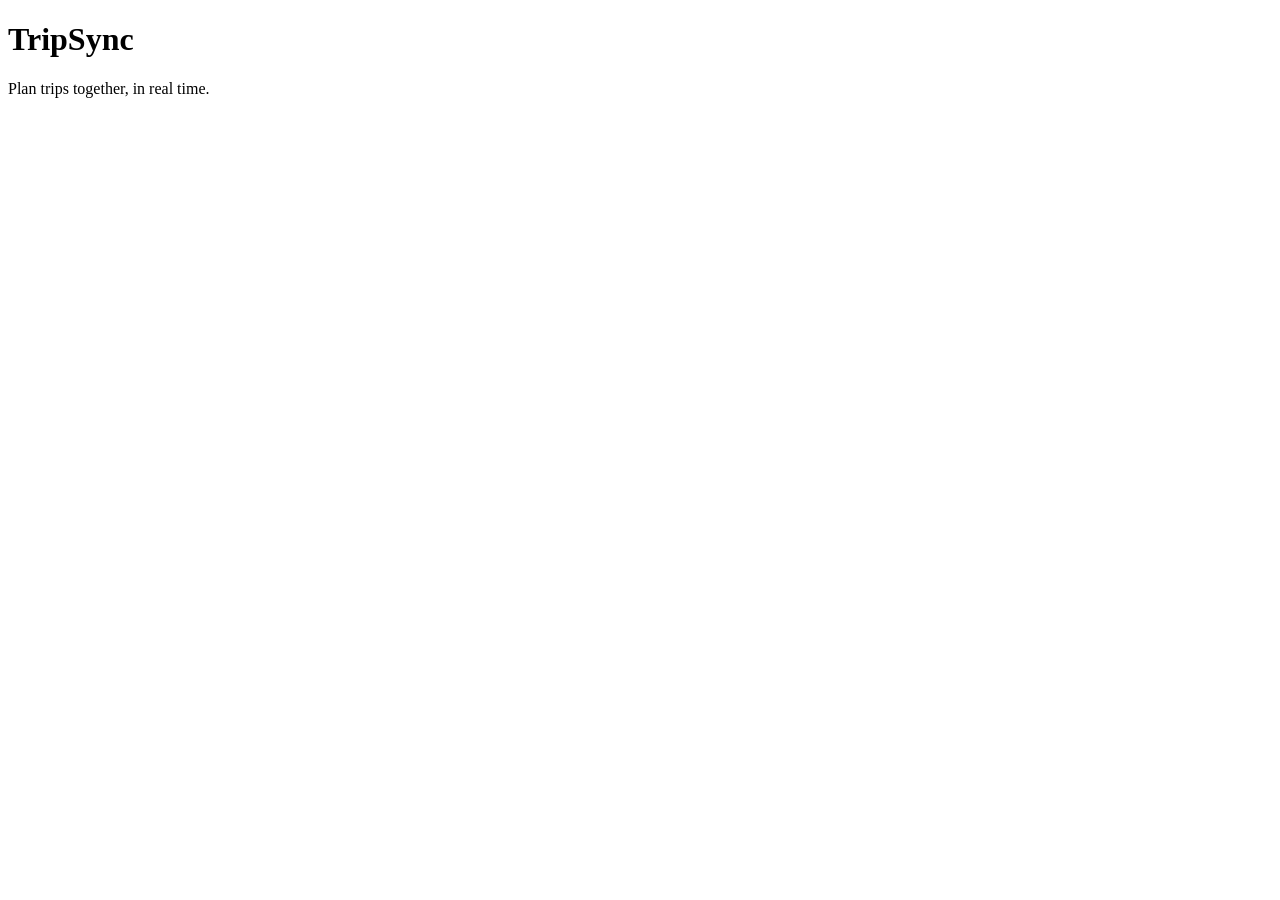
==== index.html @ f30cc05a "Initial commit — repo + boilerplate index.html" ====
<!DOCTYPE html>
<html lang="en">

<head>
    <meta charset="UTF-8">
    <meta name="viewport" content="width=device-width, initial-scale=1.0">
    <title>TripSync</title>
</head>

<body>
    <h1>TripSync</h1>
    <p>Plan trips together, in real time.</p>

</body>

</html>
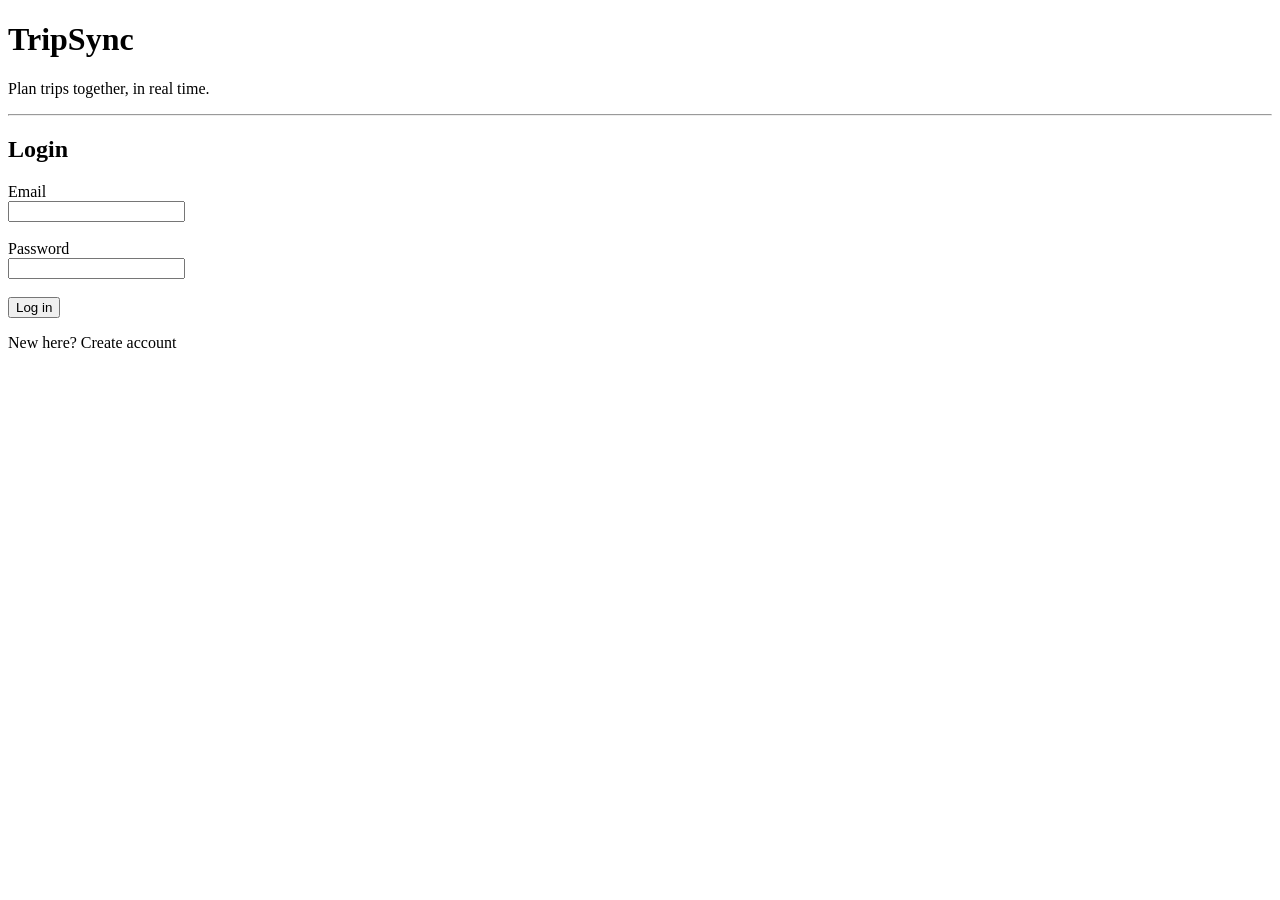
==== commit 3ae166f2: "Landing page markup" ====
--- a/index.html
+++ b/index.html
@@ -8,8 +8,29 @@
 </head>
 
 <body>
+    <!-- Brand Section -->
     <h1>TripSync</h1>
     <p>Plan trips together, in real time.</p>
+
+    <hr>
+
+    <!-- Login Section -->
+    <h2>Login</h2>
+    <form>
+        <label for="email">Email</label><br>
+        <input type="email" id="email" name="email">
+
+        <br><br>
+
+        <label for="password">Password</label><br>
+        <input type="password" id="password" name="password">
+
+        <br><br>
+
+        <button type="submit">Log in</button>
+    </form>
+
+    <p>New here? Create account</p>
 
 </body>
 
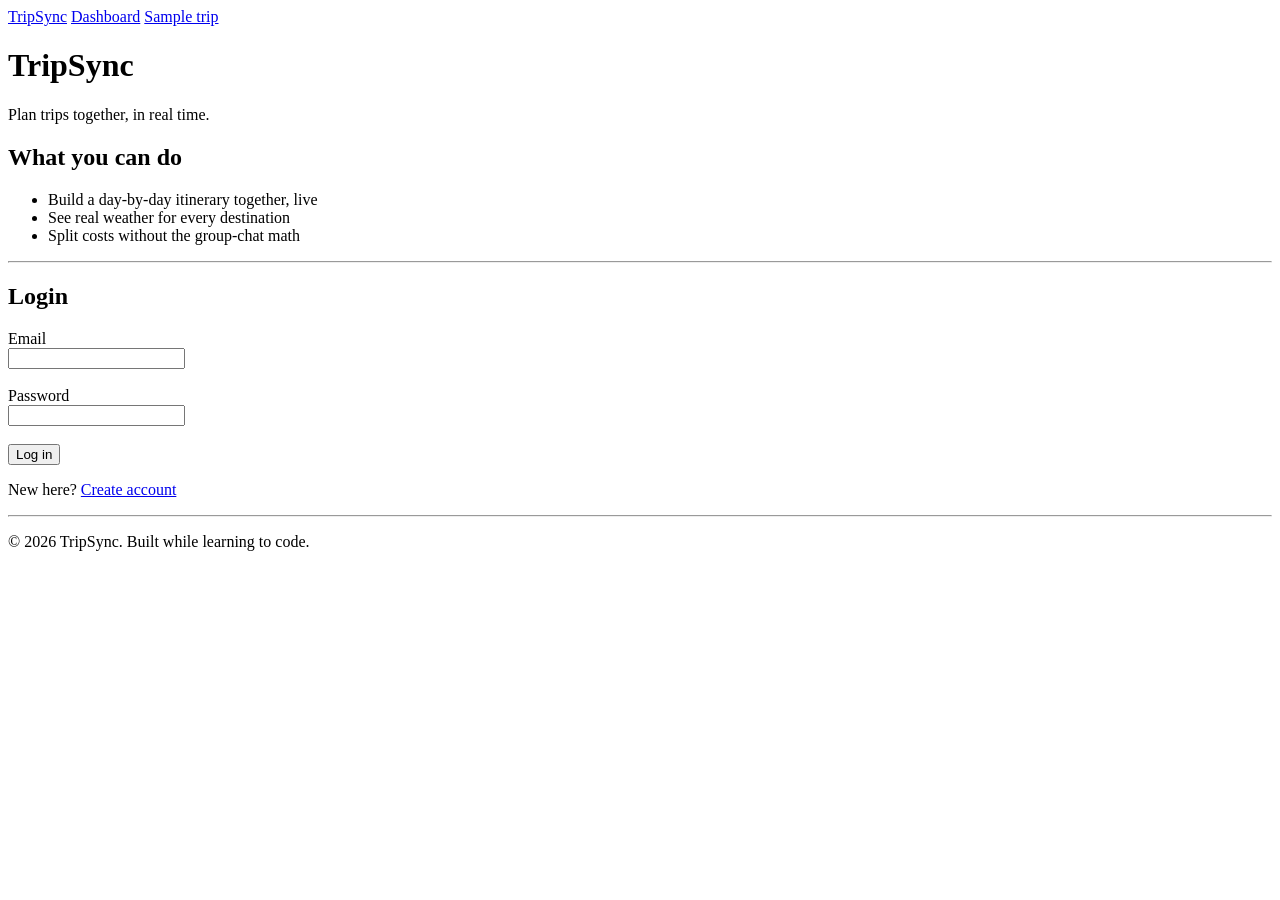
==== commit f3ac1ed2: "Milestone — full site structure, unstyled" ====
--- a/index.html
+++ b/index.html
@@ -8,29 +8,52 @@
 </head>
 
 <body>
-    <!-- Brand Section -->
-    <h1>TripSync</h1>
-    <p>Plan trips together, in real time.</p>
 
-    <hr>
+    <header>
+        <nav>
+            <a href="index.html">TripSync</a>
+            <a href="dashboard.html">Dashboard</a>
+            <a href="trip.html">Sample trip</a>
+        </nav>
+    </header>
 
-    <!-- Login Section -->
-    <h2>Login</h2>
-    <form>
-        <label for="email">Email</label><br>
-        <input type="email" id="email" name="email">
+    <main>
+        <!-- Brand Section -->
+        <h1>TripSync</h1>
+        <p>Plan trips together, in real time.</p>
 
-        <br><br>
+        <h2>What you can do</h2>
+        <ul>
+            <li>Build a day-by-day itinerary together, live</li>
+            <li>See real weather for every destination</li>
+            <li>Split costs without the group-chat math</li>
+        </ul>
 
-        <label for="password">Password</label><br>
-        <input type="password" id="password" name="password">
+        <hr>
 
-        <br><br>
+        <!-- Login Section -->
+        <h2>Login</h2>
+        <form>
+            <label for="email">Email</label><br>
+            <input type="email" id="email" name="email" autocomplete="email">
 
-        <button type="submit">Log in</button>
-    </form>
+            <br><br>
 
-    <p>New here? Create account</p>
+            <label for="password">Password</label><br>
+            <input type="password" id="password" name="password" autocomplete="current-password">
+
+            <br><br>
+
+            <button type="submit">Log in</button>
+        </form>
+
+        <p>New here? <a href="signup.html">Create account</a></p>
+    </main>
+
+    <footer>
+        <hr>
+        <p>&copy; 2026 TripSync. Built while learning to code.</p>
+    </footer>
 
 </body>
 
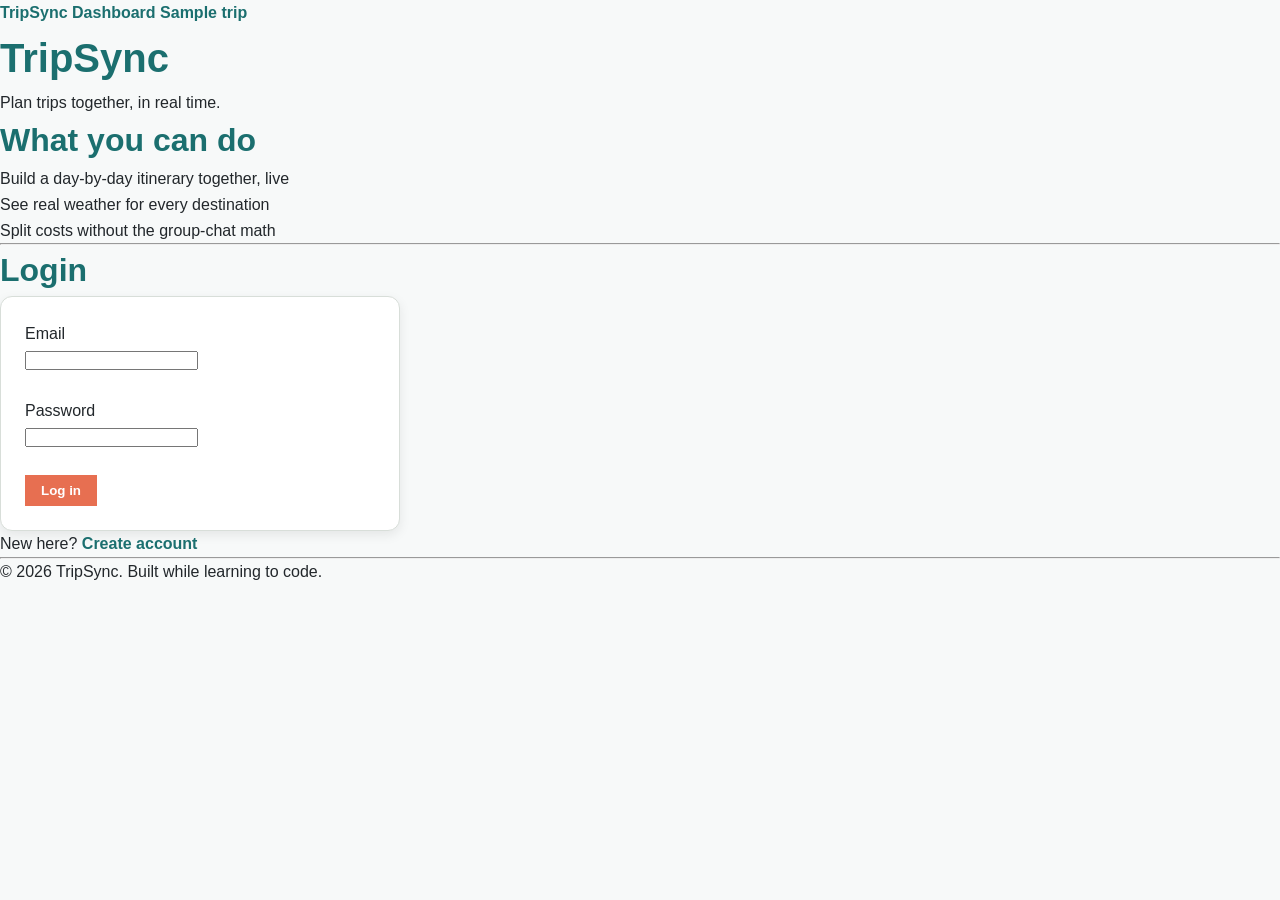
==== commit 6f999280: "Card + button styling" ====
--- a/index.html
+++ b/index.html
@@ -4,6 +4,7 @@
 <head>
     <meta charset="UTF-8">
     <meta name="viewport" content="width=device-width, initial-scale=1.0">
+    <link rel="stylesheet" href="css/style.css">
     <title>TripSync</title>
 </head>
 
@@ -33,7 +34,7 @@
 
         <!-- Login Section -->
         <h2>Login</h2>
-        <form>
+        <form class="auth-form">
             <label for="email">Email</label><br>
             <input type="email" id="email" name="email" autocomplete="email">
 
--- a/css/style.css
+++ b/css/style.css
@@ -0,0 +1,64 @@
+* {
+    margin: 0;
+    padding: 0;
+    box-sizing: border-box;
+}
+
+body {
+    font-family: Arial, Helvetica, sans-serif;
+    line-height: 1.6;
+    color: #22272B;
+    background-color: #F7F9F9;
+}
+
+h1 {
+    font-size: 2.5rem;
+    font-weight: 700;
+    color: #1B6F6F;
+}
+
+h2 {
+    font-size: 2rem;
+    font-weight: 700;
+    color: #1B6F6F;
+}
+
+h3 {
+    font-size: 1.5rem;
+    font-weight: 600;
+}
+
+p {
+    font-size: 1rem;
+}
+
+a {
+    color: #1B6F6F;
+    font-weight: 600;
+    text-decoration: none;
+}
+
+button {
+    background-color: #E76F51;
+    color: #FFFFFF;
+    font-weight: 600;
+    border: none;
+    padding: 0.5rem 1rem;
+}
+
+.trip-card {
+    background-color: #FFFFFF;
+    border: 1px solid #D8DED9;
+    border-radius: 12px;
+    box-shadow: 0 4px 12px rgba(0, 0, 0, 0.08);
+    padding: 1rem;
+}
+
+.auth-form {
+    background-color: #FFFFFF;
+    border: 1px solid #D8DED9;
+    border-radius: 12px;
+    box-shadow: 0 4px 12px rgba(0, 0, 0, 0.08);
+    padding: 1.5rem;
+    max-width: 400px;
+}
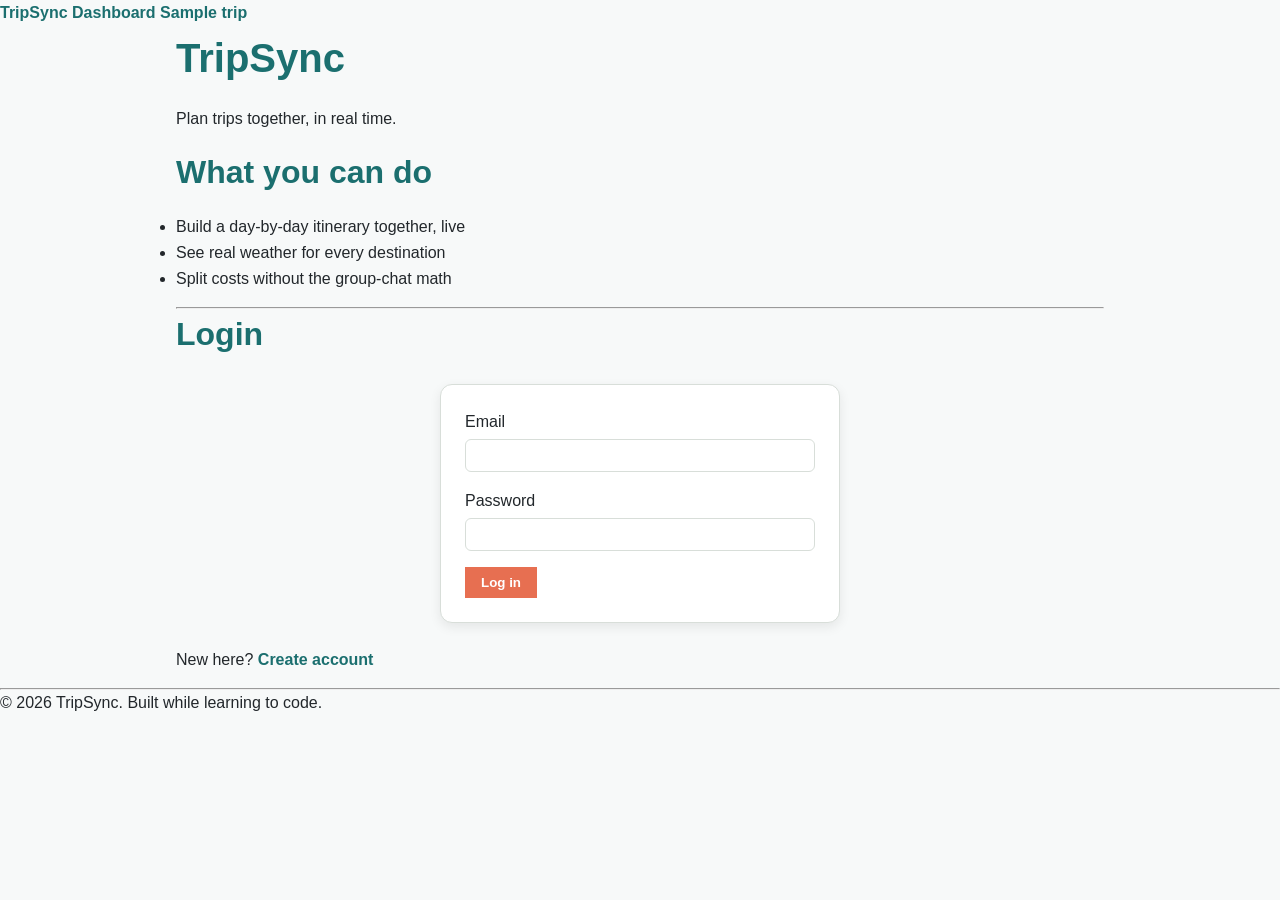
==== commit 310a2b13: "Box-model fixes, sticky nav" ====
--- a/index.html
+++ b/index.html
@@ -35,15 +35,13 @@
         <!-- Login Section -->
         <h2>Login</h2>
         <form class="auth-form">
-            <label for="email">Email</label><br>
+            <label for="email">Email</label>
             <input type="email" id="email" name="email" autocomplete="email">
 
-            <br><br>
 
-            <label for="password">Password</label><br>
+            <label for="password">Password</label>
             <input type="password" id="password" name="password" autocomplete="current-password">
 
-            <br><br>
 
             <button type="submit">Log in</button>
         </form>
--- a/css/style.css
+++ b/css/style.css
@@ -11,25 +11,46 @@
     background-color: #F7F9F9;
 }
 
+header {
+    position: sticky;
+    top: 0;
+    z-index: 10;
+}
+
+main {
+    max-width: 960px;
+    margin: 0 auto;
+    padding: 0 1em;
+}
+
+img {
+    max-width: 100%;
+    height: auto;
+}
+
 h1 {
     font-size: 2.5rem;
     font-weight: 700;
     color: #1B6F6F;
+    margin-bottom: 1rem;
 }
 
 h2 {
     font-size: 2rem;
     font-weight: 700;
     color: #1B6F6F;
+    margin-bottom: 1rem;
 }
 
 h3 {
     font-size: 1.5rem;
     font-weight: 600;
+    margin-bottom: 0.5rem;
 }
 
 p {
     font-size: 1rem;
+    margin-bottom: 1rem;
 }
 
 a {
@@ -44,6 +65,19 @@
     font-weight: 600;
     border: none;
     padding: 0.5rem 1rem;
+}
+
+ul,
+dl {
+    margin-bottom: 1rem;
+}
+
+section {
+    margin-bottom: 2rem;
+}
+
+article {
+    margin-bottom: 1.5rem;
 }
 
 .trip-card {
@@ -61,4 +95,19 @@
     box-shadow: 0 4px 12px rgba(0, 0, 0, 0.08);
     padding: 1.5rem;
     max-width: 400px;
+    margin: 1.5rem auto;
+}
+
+label {
+    display: block;
+    margin-bottom: 0.25rem;
+}
+
+input {
+    display: block;
+    width: 100%;
+    padding: 0.5rem;
+    margin-bottom: 1rem;
+    border: 1px solid #D8DED9;
+    border-radius: 6px;
 }
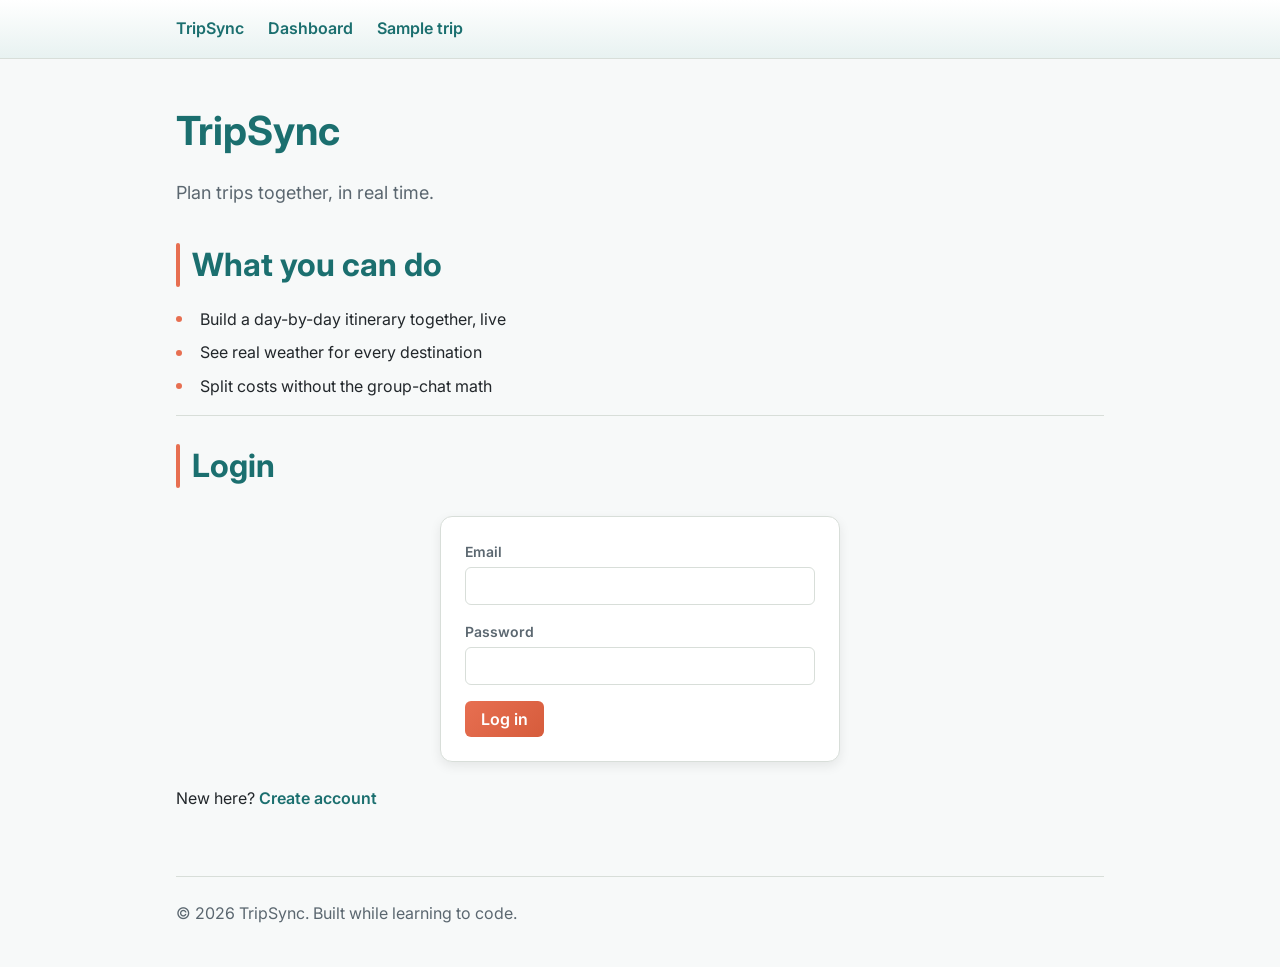
==== commit 8447008e: "Milestone — fully responsive, polished static site" ====
--- a/index.html
+++ b/index.html
@@ -4,6 +4,9 @@
 <head>
     <meta charset="UTF-8">
     <meta name="viewport" content="width=device-width, initial-scale=1.0">
+    <link rel="preconnect" href="https://fonts.googleapis.com">
+    <link rel="preconnect" href="https://fonts.gstatic.com" crossorigin>
+    <link href="https://fonts.googleapis.com/css2?family=Inter:wght@400;600;700&display=swap" rel="stylesheet">
     <link rel="stylesheet" href="css/style.css">
     <title>TripSync</title>
 </head>
@@ -11,6 +14,12 @@
 <body>
 
     <header>
+        <input type="checkbox" id="menu-toggle" class="menu-toggle">
+        <label for="menu-toggle" class="hamburger" aria-label="Toggle menu">
+            <span></span>
+            <span></span>
+            <span></span>
+        </label>
         <nav>
             <a href="index.html">TripSync</a>
             <a href="dashboard.html">Dashboard</a>
@@ -24,7 +33,7 @@
         <p>Plan trips together, in real time.</p>
 
         <h2>What you can do</h2>
-        <ul>
+        <ul class="dot-list">
             <li>Build a day-by-day itinerary together, live</li>
             <li>See real weather for every destination</li>
             <li>Split costs without the group-chat math</li>
--- a/css/style.css
+++ b/css/style.css
@@ -1,3 +1,17 @@
+:root {
+    --color-primary: #1B6F6F;
+    --color-primary-tint: #E8F2F1;
+    --color-accent: #E76F51;
+    --color-accent-dark: #D65C3C;
+    --color-text: #22272B;
+    --color-text-muted: #5B6770;
+    --color-bg: #F7F9F9;
+    --color-border: #D8DED9;
+    --color-surface: #FFFFFF;
+    --shadow-card: 0 4px 12px rgba(0, 0, 0, 0.08);
+    --shadow-card-hover: 0 6px 16px rgba(0, 0, 0, 0.12);
+}
+
 * {
     margin: 0;
     padding: 0;
@@ -5,22 +19,84 @@
 }
 
 body {
-    font-family: Arial, Helvetica, sans-serif;
+    font-family: "Inter", Arial, Helvetica, sans-serif;
     line-height: 1.6;
-    color: #22272B;
-    background-color: #F7F9F9;
+    color: var(--color-text);
+    background-color: var(--color-bg);
 }
 
 header {
     position: sticky;
     top: 0;
     z-index: 10;
+    background: linear-gradient(to bottom, var(--color-surface), var(--color-primary-tint));
+    border-bottom: 1px solid var(--color-border);
+    padding: 1rem 0;
+}
+
+header nav {
+    max-width: 960px;
+    margin: 0 auto;
+    padding: 0 1rem;
 }
 
 main {
     max-width: 960px;
     margin: 0 auto;
-    padding: 0 1em;
+    padding: 2.5rem 1rem 3rem;
+}
+
+footer {
+    max-width: 960px;
+    margin: 0 auto;
+    padding: 0 1rem 2.5rem;
+    color: var(--color-text-muted);
+    font-size: 0.875rem;
+}
+
+footer p {
+    margin-bottom: 0;
+}
+
+nav {
+    display: flex;
+    align-items: center;
+    gap: 1.5rem;
+}
+
+.menu-toggle {
+    display: none;
+}
+
+.hamburger {
+    display: none;
+    flex-direction: column;
+    gap: 5px;
+    position: absolute;
+    top: 1rem;
+    right: 1rem;
+    cursor: pointer;
+}
+
+.hamburger span {
+    display: block;
+    width: 26px;
+    height: 3px;
+    background-color: var(--color-primary);
+    border-radius: 2px;
+    transition: transform 0.2s ease, opacity 0.2s ease;
+}
+
+.menu-toggle:checked~.hamburger span:nth-child(1) {
+    transform: translateY(8px) rotate(45deg);
+}
+
+.menu-toggle:checked~.hamburger span:nth-child(2) {
+    opacity: 0;
+}
+
+.menu-toggle:checked~.hamburger span:nth-child(3) {
+    transform: translateY(-8px) rotate(-45deg);
 }
 
 img {
@@ -28,18 +104,53 @@
     height: auto;
 }
 
+figure {
+    margin-bottom: 1.5rem;
+}
+
+figure img {
+    display: block;
+    width: 100%;
+    border-radius: 8px;
+}
+
+figcaption {
+    font-size: 0.875rem;
+    color: var(--color-text-muted);
+    margin-top: 0.5rem;
+}
+
 h1 {
     font-size: 2.5rem;
     font-weight: 700;
-    color: #1B6F6F;
+    color: var(--color-primary);
     margin-bottom: 1rem;
+}
+
+h1+p {
+    color: var(--color-text-muted);
+    font-size: 1.125rem;
+    margin-bottom: 2rem;
 }
 
 h2 {
     font-size: 2rem;
     font-weight: 700;
-    color: #1B6F6F;
+    color: var(--color-primary);
     margin-bottom: 1rem;
+    position: relative;
+    padding-left: 1rem;
+}
+
+h2::before {
+    content: "";
+    position: absolute;
+    left: 0;
+    top: 0.25rem;
+    bottom: 0.25rem;
+    width: 4px;
+    background-color: var(--color-accent);
+    border-radius: 2px;
 }
 
 h3 {
@@ -54,60 +165,364 @@
 }
 
 a {
-    color: #1B6F6F;
+    color: var(--color-primary);
     font-weight: 600;
     text-decoration: none;
 }
 
+a:hover,
+a:focus {
+    text-decoration: underline;
+}
+
 button {
-    background-color: #E76F51;
+    background: linear-gradient(135deg, var(--color-accent), var(--color-accent-dark));
     color: #FFFFFF;
+    font-family: inherit;
+    font-size: 1rem;
     font-weight: 600;
     border: none;
+    border-radius: 6px;
     padding: 0.5rem 1rem;
-}
-
-ul,
+    cursor: pointer;
+    transition: background 0.2s ease, transform 0.1s ease;
+}
+
+button:hover {
+    background: linear-gradient(135deg, var(--color-accent-dark), var(--color-accent));
+}
+
+button:active {
+    background: var(--color-accent-dark);
+    transform: scale(0.97);
+}
+
+button:focus {
+    outline: 3px solid var(--color-primary);
+    outline-offset: 2px;
+}
+
+ul {
+    list-style: none;
+    margin-bottom: 1rem;
+}
+
+li {
+    margin-bottom: 0.5rem;
+}
+
+li:last-child {
+    margin-bottom: 0;
+}
+
+.dot-list li {
+    position: relative;
+    padding-left: 1.5rem;
+}
+
+.dot-list li::before {
+    content: "";
+    position: absolute;
+    left: 0;
+    top: 0.6em;
+    width: 6px;
+    height: 6px;
+    border-radius: 50%;
+    background-color: var(--color-accent);
+}
+
 dl {
-    margin-bottom: 1rem;
+    display: grid;
+    grid-template-rows: auto auto;
+    grid-auto-flow: column;
+    justify-content: start;
+    gap: 0 2.5rem;
+    margin-bottom: 1.5rem;
+}
+
+dt {
+    font-weight: 600;
+    color: var(--color-text-muted);
+    font-size: 0.875rem;
+}
+
+dd {
+    margin-bottom: 0;
 }
 
 section {
-    margin-bottom: 2rem;
+    margin-bottom: 2.5rem;
+}
+
+section[id] {
+    scroll-margin-top: 5rem;
 }
 
 article {
     margin-bottom: 1.5rem;
 }
 
-.trip-card {
-    background-color: #FFFFFF;
-    border: 1px solid #D8DED9;
+hr {
+    border: none;
+    border-top: 1px solid var(--color-border);
+    margin-bottom: 1.5rem;
+}
+
+table {
+    width: 100%;
+    border-collapse: collapse;
+}
+
+th,
+td {
+    padding: 0.5rem 0.75rem;
+    text-align: left;
+}
+
+thead {
+    border-bottom: 2px solid var(--color-border);
+}
+
+.section-nav {
+    padding-bottom: 1rem;
+    border-bottom: 1px solid var(--color-border);
+    margin-bottom: 2.5rem;
+}
+
+.itinerary-board {
+    display: grid;
+    grid-template-columns: repeat(auto-fit, minmax(280px, 1fr));
+    gap: 1.5rem;
+    margin-bottom: 1.5rem;
+}
+
+.day-column h3 {
+    font-size: 1.125rem;
+    padding-bottom: 0.5rem;
+    border-bottom: 1px solid var(--color-border);
+    margin-bottom: 0.75rem;
+}
+
+.trip-card,
+.day-column,
+.auth-form {
+    background-color: var(--color-surface);
+    border: 1px solid var(--color-border);
     border-radius: 12px;
-    box-shadow: 0 4px 12px rgba(0, 0, 0, 0.08);
+    box-shadow: var(--shadow-card);
+    animation: fade-in-up 0.4s ease both;
+}
+
+.trip-card,
+.day-column {
     padding: 1rem;
+    transition: transform 0.2s ease, box-shadow 0.2s ease, border-color 0.2s ease;
+}
+
+.trip-card:hover,
+.day-column:hover {
+    transform: translateY(-2px);
+    box-shadow: var(--shadow-card-hover);
+    border-color: var(--color-primary);
+}
+
+.trip-card figure {
+    margin-bottom: 0;
+}
+
+.trip-card a {
+    display: block;
+}
+
+.trip-card img {
+    aspect-ratio: 8 / 5;
+    object-fit: cover;
+}
+
+.trip-card figcaption {
+    font-weight: 600;
+    color: var(--color-primary);
+    margin-top: 0.75rem;
+}
+
+.trip-card a,
+.trip-card a:hover,
+.trip-card a:focus {
+    text-decoration: none;
+}
+
+.trip-card p {
+    font-size: 0.875rem;
+    color: var(--color-text-muted);
+    margin-bottom: 0;
 }
 
 .auth-form {
-    background-color: #FFFFFF;
-    border: 1px solid #D8DED9;
-    border-radius: 12px;
-    box-shadow: 0 4px 12px rgba(0, 0, 0, 0.08);
     padding: 1.5rem;
     max-width: 400px;
     margin: 1.5rem auto;
 }
 
+.trip-list .trip-card,
+.itinerary-board .day-column {
+    margin-bottom: 0;
+}
+
+.trip-list {
+    display: flex;
+    flex-wrap: wrap;
+    gap: 1.5rem;
+    margin-bottom: 1.5rem;
+}
+
+.trip-list .trip-card {
+    flex: 1 1 280px;
+}
+
+.activity-list li {
+    display: flex;
+    gap: 1rem;
+    margin-bottom: 0.75rem;
+}
+
+.activity-time {
+    flex: 0 0 80px;
+    font-weight: 600;
+    color: var(--color-primary);
+}
+
+.activity-desc {
+    flex: 1;
+}
+
+.chat-log p {
+    background-color: var(--color-surface);
+    border: 1px solid var(--color-border);
+    border-radius: 12px;
+    padding: 0.75rem 1rem;
+    margin-bottom: 0.75rem;
+}
+
+.chat-log strong {
+    color: var(--color-primary);
+}
+
 label {
     display: block;
     margin-bottom: 0.25rem;
+    font-size: 0.875rem;
+    color: var(--color-text-muted);
+    font-weight: 600;
 }
 
 input {
     display: block;
     width: 100%;
-    padding: 0.5rem;
+    padding: 0.5rem 0.75rem;
     margin-bottom: 1rem;
-    border: 1px solid #D8DED9;
+    border: 1px solid var(--color-border);
     border-radius: 6px;
+    font-size: 1rem;
+    font-family: inherit;
+    transition: border-color 0.2s ease, box-shadow 0.2s ease;
+}
+
+input:focus {
+    outline: none;
+    border-color: var(--color-primary);
+    box-shadow: 0 0 0 3px rgba(27, 111, 111, 0.15);
+}
+
+tbody tr:nth-child(even) {
+    background-color: var(--color-primary-tint);
+}
+
+.table-scroll {
+    overflow-x: auto;
+}
+
+@keyframes fade-in-up {
+    from {
+        opacity: 0;
+        transform: translateY(8px);
+    }
+
+    to {
+        opacity: 1;
+        transform: translateY(0);
+    }
+}
+
+@media (max-width: 640px) {
+    header {
+        padding: 0.75rem 0;
+        min-height: 3.5rem;
+    }
+
+    .menu-toggle {
+        display: block;
+        position: absolute;
+        opacity: 0;
+        width: 1px;
+        height: 1px;
+    }
+
+    .hamburger {
+        display: flex;
+        top: 50%;
+        transform: translateY(-50%);
+    }
+
+    .menu-toggle:focus-visible~.hamburger {
+        outline: 3px solid var(--color-primary);
+        outline-offset: 4px;
+    }
+
+    header nav {
+        display: none;
+        flex-direction: column;
+        align-items: stretch;
+        position: absolute;
+        top: 100%;
+        left: 0;
+        right: 0;
+        background-color: var(--color-surface);
+        border-bottom: 1px solid var(--color-border);
+        padding: 0.5rem 1rem;
+    }
+
+    header nav a {
+        padding: 0.6rem 0;
+    }
+
+    .table-scroll table {
+        min-width: 420px;
+    }
+
+    .menu-toggle:checked~nav {
+        display: flex;
+    }
+
+    .section-nav {
+        flex-wrap: wrap;
+        gap: 0.75rem 1.25rem;
+    }
+
+    dl {
+        grid-auto-flow: row;
+        grid-template-rows: none;
+        gap: 0;
+    }
+
+    dd {
+        margin-bottom: 0.75rem;
+    }
+
+    h1 {
+        font-size: 2rem;
+    }
+
+    h2 {
+        font-size: 1.5rem;
+    }
 }
